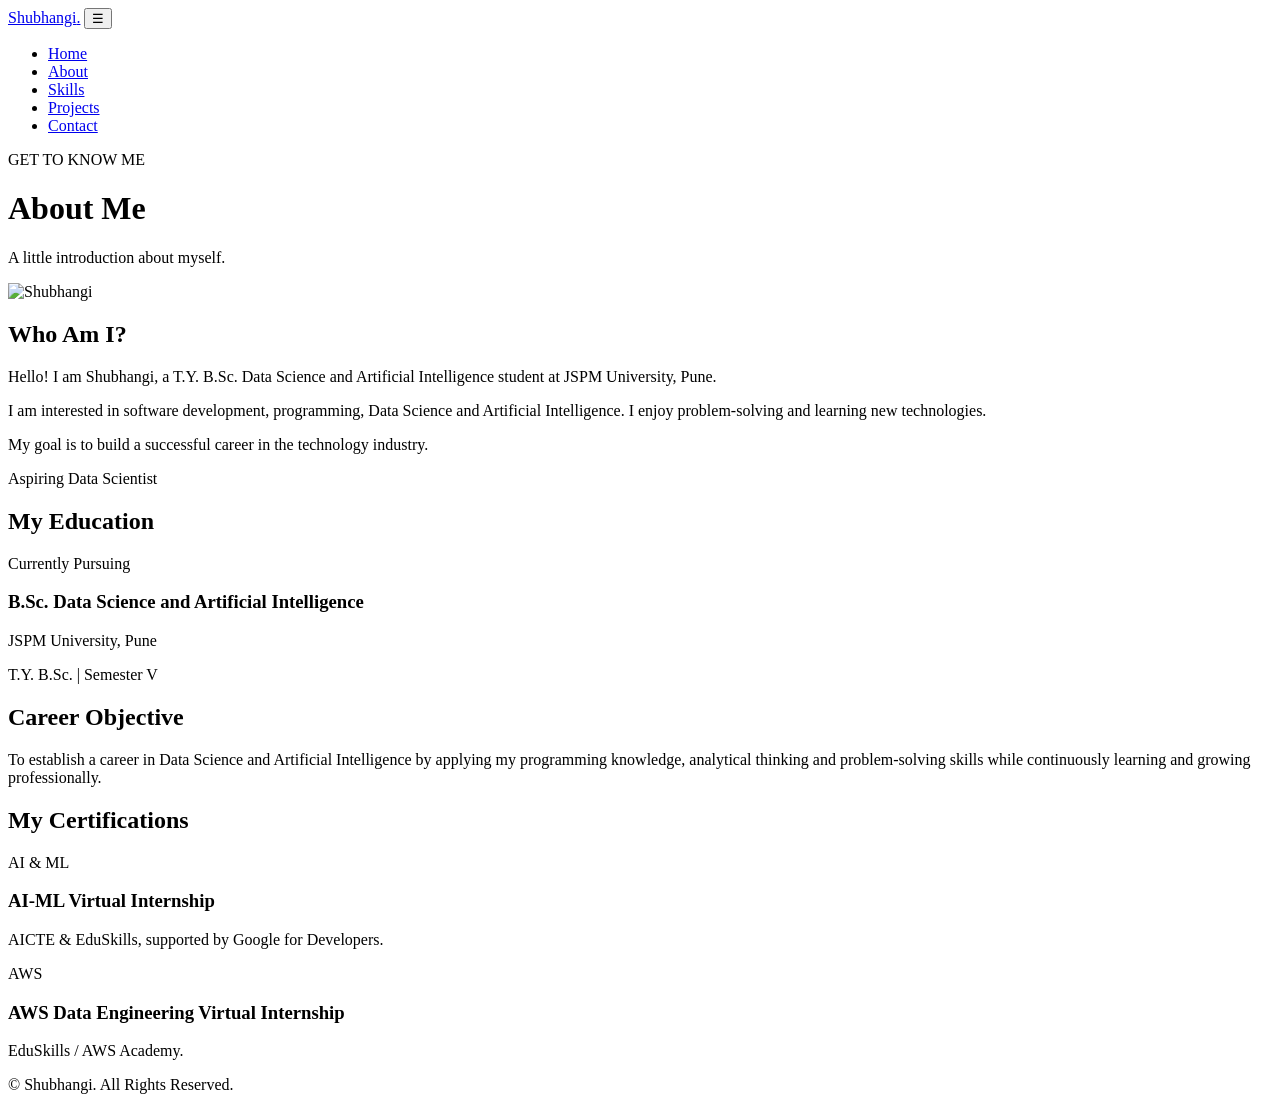
==== about.html @ ba324fb3 "Upload Portfolio Website" ====
<!DOCTYPE html>
<html lang="en">
<head>
    <meta charset="UTF-8">
    <meta name="viewport" content="width=device-width, initial-scale=1.0">
    <title>About Me | Shubhangi</title>
    <link rel="stylesheet" href="css/style.css">
    <script src="js/script.js" defer></script>
</head>
<body>

<header>
    <nav class="navbar">
        <a href="index.html" class="logo">Shubhangi<span>.</span></a>
        <button class="menu-toggle" id="menuToggle">☰</button>
        <ul class="nav-links" id="navLinks">
            <li><a href="index.html">Home</a></li>
            <li><a href="about.html" class="active">About</a></li>
            <li><a href="skills.html">Skills</a></li>
            <li><a href="projects.html">Projects</a></li>
            <li><a href="contact.html">Contact</a></li>
        </ul>
    </nav>
</header>

<main class="page-section">

    <div class="page-heading">
        <span class="badge">GET TO KNOW ME</span>
        <h1>About <span>Me</span></h1>
        <p>A little introduction about myself.</p>
    </div>

    <div class="about-layout">
        <div class="about-photo">
            <img src="images/image.jpeg" alt="Shubhangi">
        </div>

        <div class="about-box">
            <h2>Who Am I?</h2>
            <p>
                Hello! I am Shubhangi, a T.Y. B.Sc. Data Science
                and Artificial Intelligence student at JSPM
                University, Pune.
            </p>
            <p>
                I am interested in software development,
                programming, Data Science and Artificial
                Intelligence. I enjoy problem-solving and
                learning new technologies.
            </p>
            <p>
                My goal is to build a successful career in
                the technology industry.
            </p>
            <span class="badge">Aspiring Data Scientist</span>
        </div>
    </div>

    <section class="content-section">
        <h2 class="sub-heading">My <span>Education</span></h2>

        <div class="info-card">
            <span class="badge">Currently Pursuing</span>
            <h3>B.Sc. Data Science and Artificial Intelligence</h3>
            <p>JSPM University, Pune</p>
            <p>T.Y. B.Sc. | Semester V</p>
        </div>
    </section>

    <section class="content-section">
        <h2 class="sub-heading">Career <span>Objective</span></h2>

        <div class="info-card">
            <p>
                To establish a career in Data Science and
                Artificial Intelligence by applying my
                programming knowledge, analytical thinking
                and problem-solving skills while continuously
                learning and growing professionally.
            </p>
        </div>
    </section>

    <section class="content-section">
        <h2 class="sub-heading">My <span>Certifications</span></h2>

        <div class="card-grid">
            <div class="info-card">
                <span class="badge">AI & ML</span>
                <h3>AI-ML Virtual Internship</h3>
                <p>AICTE & EduSkills, supported by Google for Developers.</p>
            </div>

            <div class="info-card">
                <span class="badge">AWS</span>
                <h3>AWS Data Engineering Virtual Internship</h3>
                <p>EduSkills / AWS Academy.</p>
            </div>
        </div>
    </section>

</main>

<footer>
    <p>© <span class="year"></span> Shubhangi. All Rights Reserved.</p>
</footer>

</body>
</html>
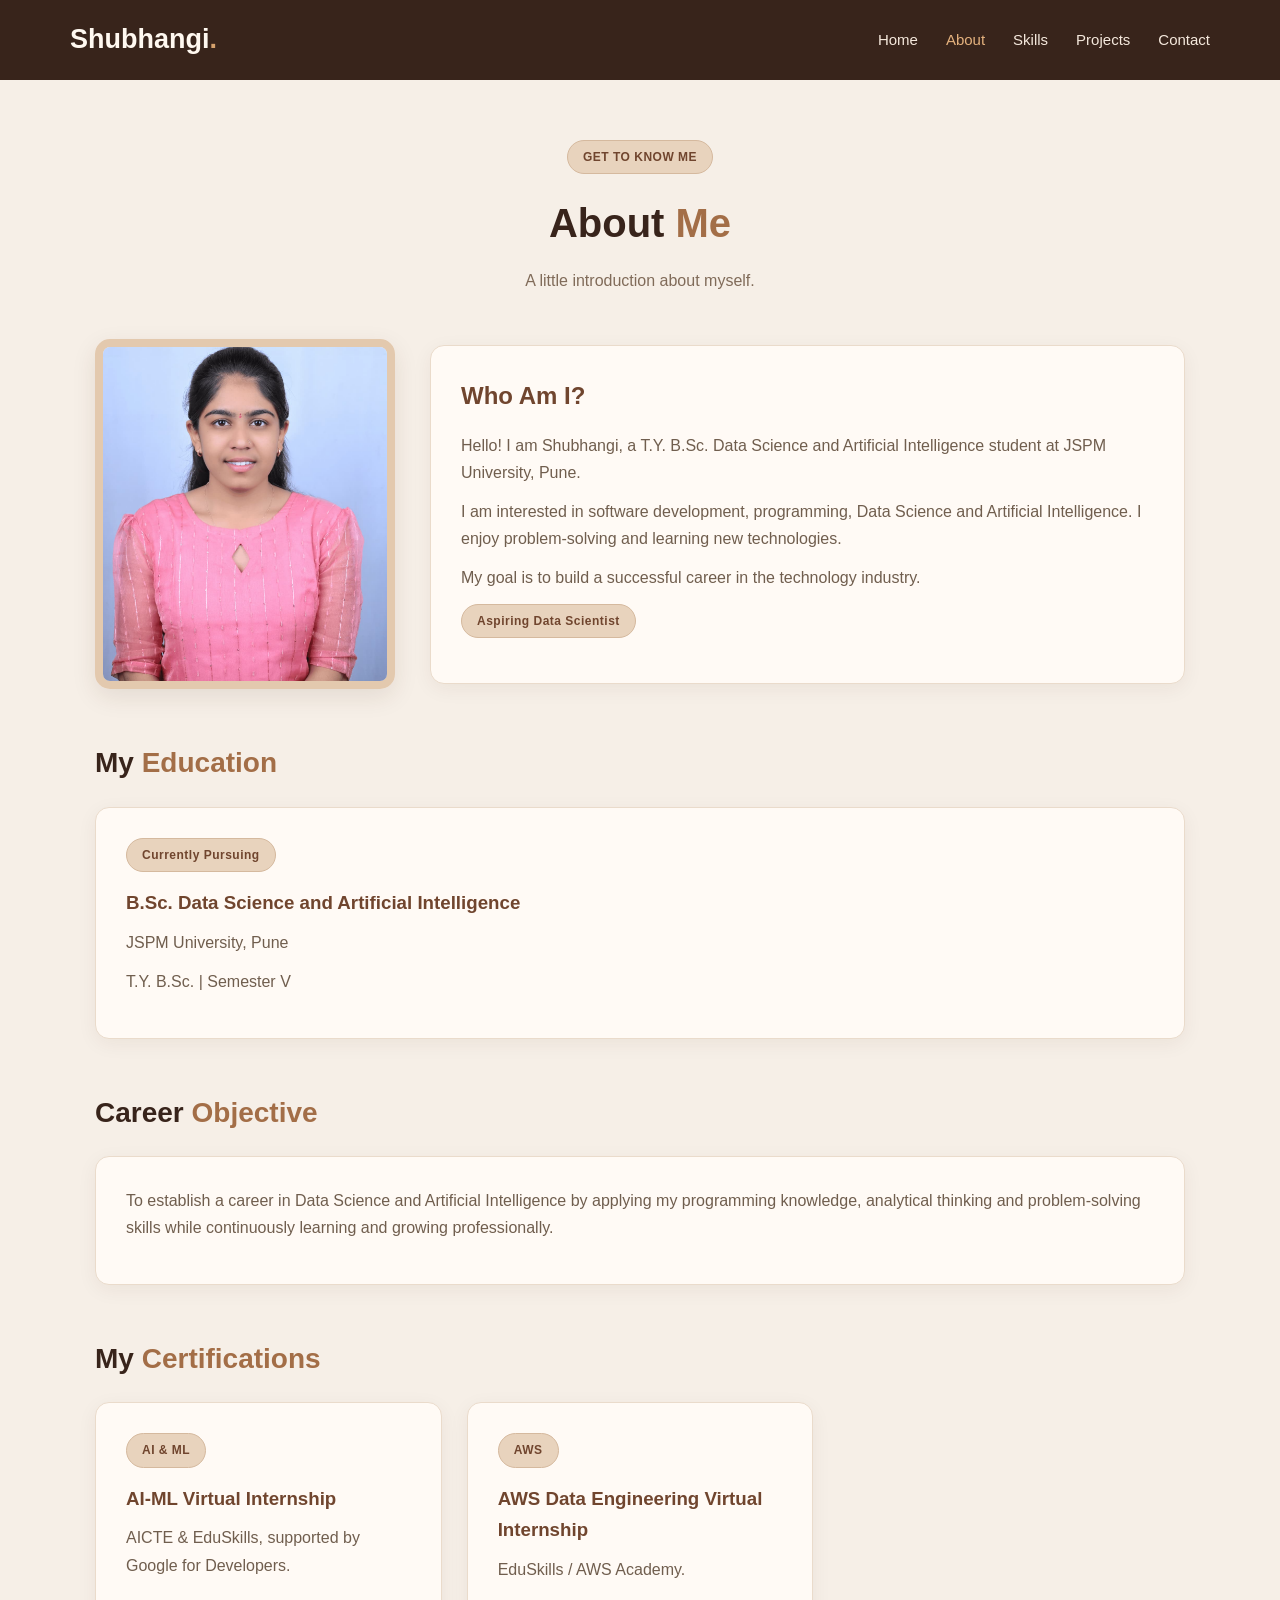
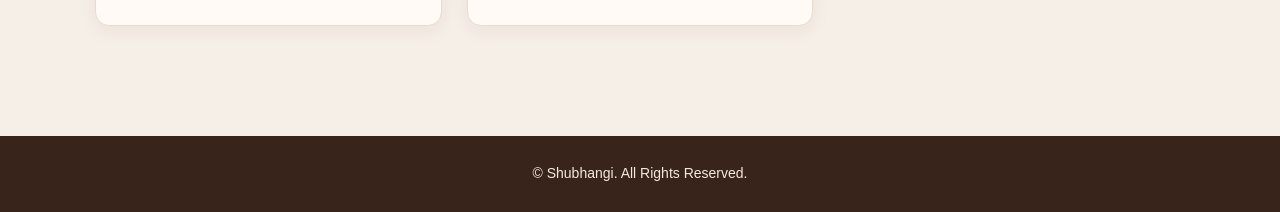
==== commit 24e52f51: "Upload portfolio website" ====
--- a/about.html
+++ b/about.html
@@ -1,110 +1,110 @@
-<!DOCTYPE html>
-<html lang="en">
-<head>
-    <meta charset="UTF-8">
-    <meta name="viewport" content="width=device-width, initial-scale=1.0">
-    <title>About Me | Shubhangi</title>
-    <link rel="stylesheet" href="css/style.css">
-    <script src="js/script.js" defer></script>
-</head>
-<body>
-
-<header>
-    <nav class="navbar">
-        <a href="index.html" class="logo">Shubhangi<span>.</span></a>
-        <button class="menu-toggle" id="menuToggle">☰</button>
-        <ul class="nav-links" id="navLinks">
-            <li><a href="index.html">Home</a></li>
-            <li><a href="about.html" class="active">About</a></li>
-            <li><a href="skills.html">Skills</a></li>
-            <li><a href="projects.html">Projects</a></li>
-            <li><a href="contact.html">Contact</a></li>
-        </ul>
-    </nav>
-</header>
-
-<main class="page-section">
-
-    <div class="page-heading">
-        <span class="badge">GET TO KNOW ME</span>
-        <h1>About <span>Me</span></h1>
-        <p>A little introduction about myself.</p>
-    </div>
-
-    <div class="about-layout">
-        <div class="about-photo">
-            <img src="images/image.jpeg" alt="Shubhangi">
-        </div>
-
-        <div class="about-box">
-            <h2>Who Am I?</h2>
-            <p>
-                Hello! I am Shubhangi, a T.Y. B.Sc. Data Science
-                and Artificial Intelligence student at JSPM
-                University, Pune.
-            </p>
-            <p>
-                I am interested in software development,
-                programming, Data Science and Artificial
-                Intelligence. I enjoy problem-solving and
-                learning new technologies.
-            </p>
-            <p>
-                My goal is to build a successful career in
-                the technology industry.
-            </p>
-            <span class="badge">Aspiring Data Scientist</span>
-        </div>
-    </div>
-
-    <section class="content-section">
-        <h2 class="sub-heading">My <span>Education</span></h2>
-
-        <div class="info-card">
-            <span class="badge">Currently Pursuing</span>
-            <h3>B.Sc. Data Science and Artificial Intelligence</h3>
-            <p>JSPM University, Pune</p>
-            <p>T.Y. B.Sc. | Semester V</p>
-        </div>
-    </section>
-
-    <section class="content-section">
-        <h2 class="sub-heading">Career <span>Objective</span></h2>
-
-        <div class="info-card">
-            <p>
-                To establish a career in Data Science and
-                Artificial Intelligence by applying my
-                programming knowledge, analytical thinking
-                and problem-solving skills while continuously
-                learning and growing professionally.
-            </p>
-        </div>
-    </section>
-
-    <section class="content-section">
-        <h2 class="sub-heading">My <span>Certifications</span></h2>
-
-        <div class="card-grid">
-            <div class="info-card">
-                <span class="badge">AI & ML</span>
-                <h3>AI-ML Virtual Internship</h3>
-                <p>AICTE & EduSkills, supported by Google for Developers.</p>
-            </div>
-
-            <div class="info-card">
-                <span class="badge">AWS</span>
-                <h3>AWS Data Engineering Virtual Internship</h3>
-                <p>EduSkills / AWS Academy.</p>
-            </div>
-        </div>
-    </section>
-
-</main>
-
-<footer>
-    <p>© <span class="year"></span> Shubhangi. All Rights Reserved.</p>
-</footer>
-
-</body>
+<!DOCTYPE html>
+<html lang="en">
+<head>
+    <meta charset="UTF-8">
+    <meta name="viewport" content="width=device-width, initial-scale=1.0">
+    <title>About Me | Shubhangi</title>
+    <link rel="stylesheet" href="css/style.css">
+    <script src="js/script.js" defer></script>
+</head>
+<body>
+
+<header>
+    <nav class="navbar">
+        <a href="index.html" class="logo">Shubhangi<span>.</span></a>
+        <button class="menu-toggle" id="menuToggle">☰</button>
+        <ul class="nav-links" id="navLinks">
+            <li><a href="index.html">Home</a></li>
+            <li><a href="about.html" class="active">About</a></li>
+            <li><a href="skills.html">Skills</a></li>
+            <li><a href="projects.html">Projects</a></li>
+            <li><a href="contact.html">Contact</a></li>
+        </ul>
+    </nav>
+</header>
+
+<main class="page-section">
+
+    <div class="page-heading">
+        <span class="badge">GET TO KNOW ME</span>
+        <h1>About <span>Me</span></h1>
+        <p>A little introduction about myself.</p>
+    </div>
+
+    <div class="about-layout">
+        <div class="about-photo">
+            <img src="images/image.jpeg" alt="Shubhangi">
+        </div>
+
+        <div class="about-box">
+            <h2>Who Am I?</h2>
+            <p>
+                Hello! I am Shubhangi, a T.Y. B.Sc. Data Science
+                and Artificial Intelligence student at JSPM
+                University, Pune.
+            </p>
+            <p>
+                I am interested in software development,
+                programming, Data Science and Artificial
+                Intelligence. I enjoy problem-solving and
+                learning new technologies.
+            </p>
+            <p>
+                My goal is to build a successful career in
+                the technology industry.
+            </p>
+            <span class="badge">Aspiring Data Scientist</span>
+        </div>
+    </div>
+
+    <section class="content-section">
+        <h2 class="sub-heading">My <span>Education</span></h2>
+
+        <div class="info-card">
+            <span class="badge">Currently Pursuing</span>
+            <h3>B.Sc. Data Science and Artificial Intelligence</h3>
+            <p>JSPM University, Pune</p>
+            <p>T.Y. B.Sc. | Semester V</p>
+        </div>
+    </section>
+
+    <section class="content-section">
+        <h2 class="sub-heading">Career <span>Objective</span></h2>
+
+        <div class="info-card">
+            <p>
+                To establish a career in Data Science and
+                Artificial Intelligence by applying my
+                programming knowledge, analytical thinking
+                and problem-solving skills while continuously
+                learning and growing professionally.
+            </p>
+        </div>
+    </section>
+
+    <section class="content-section">
+        <h2 class="sub-heading">My <span>Certifications</span></h2>
+
+        <div class="card-grid">
+            <div class="info-card">
+                <span class="badge">AI & ML</span>
+                <h3>AI-ML Virtual Internship</h3>
+                <p>AICTE & EduSkills, supported by Google for Developers.</p>
+            </div>
+
+            <div class="info-card">
+                <span class="badge">AWS</span>
+                <h3>AWS Data Engineering Virtual Internship</h3>
+                <p>EduSkills / AWS Academy.</p>
+            </div>
+        </div>
+    </section>
+
+</main>
+
+<footer>
+    <p>© <span class="year"></span> Shubhangi. All Rights Reserved.</p>
+</footer>
+
+</body>
 </html>
--- a/css/style.css
+++ b/css/style.css
@@ -0,0 +1,659 @@
+
+/* ===================================
+   SHUBHANGI PORTFOLIO WEBSITE
+   BROWN & BEIGE PROFESSIONAL THEME
+=================================== */
+
+* {
+    margin: 0;
+    padding: 0;
+    box-sizing: border-box;
+}
+
+html {
+    scroll-behavior: smooth;
+    overflow-x: hidden;
+    overflow-y: auto;
+}
+
+body {
+    font-family: 'Segoe UI', Arial, sans-serif;
+    background: #f6efe7;
+    color: #39291f;
+    line-height: 1.7;
+    min-height: 100vh;
+    overflow-x: hidden;
+}
+
+main {
+    display: block;
+    min-height: 75vh;
+}
+
+/* NAVBAR */
+
+header {
+    background: #38241b;
+    position: sticky;
+    top: 0;
+    z-index: 1000;
+    width: 100%;
+}
+
+.navbar {
+    max-width: 1200px;
+    margin: auto;
+    padding: 17px 30px;
+    display: flex;
+    justify-content: space-between;
+    align-items: center;
+}
+
+.logo {
+    font-size: 27px;
+    font-weight: bold;
+    color: #fff8f0;
+    text-decoration: none;
+}
+
+.logo span {
+    color: #d5a16c;
+}
+
+.nav-links {
+    list-style: none;
+    display: flex;
+    gap: 28px;
+}
+
+.nav-links a {
+    color: #f5e9dd;
+    text-decoration: none;
+    font-size: 15px;
+    font-weight: 500;
+    transition: 0.3s;
+}
+
+.nav-links a:hover,
+.nav-links a.active {
+    color: #e5b27e;
+}
+
+.menu-toggle {
+    display: none;
+    background: none;
+    border: none;
+    color: white;
+    font-size: 27px;
+    cursor: pointer;
+}
+
+/* BADGES */
+
+.badge {
+    display: inline-block;
+    background: #e8d3bd;
+    color: #70452e;
+    border: 1px solid #d5b99e;
+    padding: 6px 15px;
+    border-radius: 30px;
+    font-size: 12px;
+    font-weight: bold;
+    letter-spacing: 0.5px;
+    margin-bottom: 15px;
+}
+
+.small-badge {
+    display: inline-block;
+    background: #f0e3d5;
+    color: #69442d;
+    padding: 5px 12px;
+    border-radius: 20px;
+    font-size: 12px;
+    margin: 5px 4px 5px 0;
+}
+
+.status-badge {
+    display: inline-block;
+    margin-top: 20px;
+    padding: 6px 15px;
+    background: #e2e9d9;
+    color: #47623a;
+    border-radius: 20px;
+    font-size: 12px;
+    font-weight: bold;
+}
+
+.badge-container {
+    display: flex;
+    flex-wrap: wrap;
+    gap: 10px;
+    margin-top: 15px;
+}
+
+/* HOME HERO */
+
+.hero {
+    max-width: 1200px;
+    min-height: 570px;
+    margin: auto;
+    padding: 65px 40px;
+    display: flex;
+    align-items: center;
+    justify-content: space-between;
+    gap: 50px;
+}
+
+.hero-content {
+    max-width: 650px;
+}
+
+.hero h1 {
+    font-size: 48px;
+    line-height: 1.2;
+    color: #38241b;
+    margin-bottom: 15px;
+}
+
+.hero h1 span,
+.page-heading h1 span,
+.section-title span,
+.sub-heading span,
+.home-about h2 span {
+    color: #a36e47;
+}
+
+.hero h2 {
+    font-size: 24px;
+    color: #79583f;
+    margin-bottom: 18px;
+}
+
+.hero-content > p {
+    color: #6e5c4c;
+    font-size: 17px;
+    max-width: 600px;
+}
+
+.hero-buttons {
+    display: flex;
+    gap: 15px;
+    margin-top: 25px;
+    flex-wrap: wrap;
+}
+
+.hero-tags {
+    margin-top: 22px;
+}
+
+/* BUTTONS */
+
+.btn {
+    display: inline-block;
+    padding: 12px 25px;
+    background: #70452e;
+    color: white;
+    text-decoration: none;
+    border: 2px solid #70452e;
+    border-radius: 7px;
+    font-size: 14px;
+    font-weight: bold;
+    cursor: pointer;
+    transition: 0.3s;
+}
+
+.btn:hover {
+    background: #4b2d1e;
+    border-color: #4b2d1e;
+    transform: translateY(-3px);
+}
+
+.btn-outline {
+    background: transparent;
+    color: #70452e;
+}
+
+.btn-outline:hover {
+    color: white;
+}
+
+/* PROFILE IMAGE */
+
+.hero-image {
+    text-align: center;
+    flex-shrink: 0;
+}
+
+.photo-frame {
+    width: 290px;
+    height: 350px;
+    padding: 10px;
+    background: #dfc2a4;
+    border-radius: 145px 145px 25px 25px;
+    box-shadow: 0 12px 30px rgba(65, 40, 24, 0.15);
+    overflow: hidden;
+}
+
+.photo-frame img {
+    width: 100%;
+    height: 100%;
+    object-fit: cover;
+    object-position: center;
+    border-radius: 140px 140px 20px 20px;
+}
+
+.photo-caption {
+    display: inline-block;
+    margin-top: 15px;
+    color: #79583f;
+    font-weight: bold;
+}
+
+/* HIGHLIGHTS */
+
+.highlights {
+    max-width: 1100px;
+    margin: 20px auto 65px;
+    padding: 20px;
+    display: grid;
+    grid-template-columns: repeat(3, 1fr);
+    gap: 25px;
+}
+
+.highlight-card {
+    background: #fffaf5;
+    text-align: center;
+    padding: 30px;
+    border-radius: 15px;
+    border: 1px solid #eadbcb;
+    box-shadow: 0 5px 20px rgba(65, 40, 24, 0.07);
+    transition: 0.3s;
+}
+
+.highlight-card:hover {
+    transform: translateY(-7px);
+}
+
+.highlight-card h2 {
+    color: #895c3d;
+    font-size: 27px;
+}
+
+.highlight-card p {
+    color: #806b59;
+}
+
+/* HOME ABOUT */
+
+.home-about {
+    max-width: 850px;
+    margin: 40px auto 70px;
+    padding: 40px;
+    text-align: center;
+    background: #fffaf5;
+    border-radius: 15px;
+    border: 1px solid #eadbcb;
+}
+
+.home-about h2 {
+    font-size: 32px;
+    margin-bottom: 15px;
+}
+
+.home-about p {
+    color: #705e4e;
+    margin-bottom: 15px;
+}
+
+.text-link {
+    color: #895c3d;
+    font-weight: bold;
+    text-decoration: none;
+}
+
+/* COMMON PAGE */
+
+.page-section {
+    max-width: 1150px;
+    margin: auto;
+    padding: 60px 30px 80px;
+    min-height: 75vh;
+}
+
+.page-heading {
+    text-align: center;
+    margin-bottom: 45px;
+}
+
+.page-heading h1 {
+    font-size: 40px;
+    color: #38241b;
+    margin-bottom: 10px;
+}
+
+.page-heading p {
+    color: #806b59;
+}
+
+.sub-heading {
+    font-size: 28px;
+    color: #38241b;
+    margin: 35px 0 20px;
+}
+
+/* ABOUT */
+
+.about-layout {
+    display: grid;
+    grid-template-columns: 300px 1fr;
+    gap: 35px;
+    align-items: center;
+}
+
+.about-photo {
+    height: 350px;
+    border-radius: 15px;
+    overflow: hidden;
+    border: 8px solid #e3c9ae;
+    box-shadow: 0 8px 25px rgba(65, 40, 24, 0.1);
+}
+
+.about-photo img {
+    width: 100%;
+    height: 100%;
+    object-fit: cover;
+}
+
+.about-box,
+.info-card {
+    background: #fffaf5;
+    padding: 30px;
+    border-radius: 14px;
+    border: 1px solid #eadbcb;
+    box-shadow: 0 5px 20px rgba(65, 40, 24, 0.06);
+}
+
+.about-box h2,
+.info-card h2 {
+    color: #70452e;
+    margin-bottom: 15px;
+}
+
+.about-box p,
+.info-card p {
+    color: #705e4e;
+    margin-bottom: 12px;
+}
+
+.info-card h3 {
+    color: #70452e;
+    margin-bottom: 10px;
+}
+
+.content-section {
+    margin-top: 50px;
+}
+
+/* SKILLS AND PROJECTS */
+
+.card-grid {
+    display: grid;
+    grid-template-columns: repeat(3, 1fr);
+    gap: 25px;
+}
+
+.info-card,
+.project-card {
+    transition: 0.3s;
+}
+
+.info-card:hover,
+.project-card:hover {
+    transform: translateY(-6px);
+    box-shadow: 0 12px 25px rgba(65, 40, 24, 0.12);
+}
+
+.project-card {
+    background: #fffaf5;
+    padding: 28px;
+    border-radius: 15px;
+    border: 1px solid #eadbcb;
+    box-shadow: 0 5px 20px rgba(65, 40, 24, 0.06);
+}
+
+.project-card h2 {
+    color: #70452e;
+    font-size: 21px;
+    margin-bottom: 12px;
+}
+
+.project-card p {
+    color: #705e4e;
+}
+
+.project-icon {
+    font-size: 42px;
+    margin-bottom: 15px;
+}
+
+/* CONTACT */
+
+.contact-container {
+    display: grid;
+    grid-template-columns: 1fr 1fr;
+    gap: 28px;
+    align-items: stretch;
+}
+
+.contact-card {
+    background: #fffaf5;
+    padding: 32px;
+    border-radius: 16px;
+    border: 1px solid #eadbcb;
+    box-shadow: 0 8px 25px rgba(65, 40, 24, 0.08);
+    min-width: 0;
+}
+
+.contact-card h2 {
+    color: #70452e;
+    margin-bottom: 18px;
+    font-size: 25px;
+}
+
+.contact-card > p {
+    color: #806b59;
+    margin-bottom: 20px;
+}
+
+.contact-detail {
+    display: flex;
+    align-items: flex-start;
+    gap: 14px;
+    margin: 22px 0;
+    padding-bottom: 14px;
+    border-bottom: 1px solid #eadbcb;
+}
+
+.contact-icon {
+    font-size: 22px;
+}
+
+.contact-detail strong {
+    color: #70452e;
+}
+
+.contact-detail p {
+    color: #705e4e;
+    overflow-wrap: anywhere;
+}
+
+.contact-detail a {
+    color: #95603b;
+    text-decoration: none;
+    overflow-wrap: anywhere;
+}
+
+.contact-detail a:hover {
+    color: #38241b;
+    text-decoration: underline;
+}
+
+/* CONTACT FORM */
+
+.contact-card form {
+    display: flex;
+    flex-direction: column;
+    gap: 10px;
+}
+
+.contact-card label {
+    color: #70452e;
+    font-weight: 600;
+    font-size: 14px;
+}
+
+.contact-card input,
+.contact-card textarea {
+    width: 100%;
+    padding: 14px;
+    border: 1px solid #d9c6b3;
+    border-radius: 8px;
+    background: #fffdf9;
+    color: #39291f;
+    font-family: inherit;
+    font-size: 15px;
+    outline: none;
+    resize: vertical;
+}
+
+.contact-card input:focus,
+.contact-card textarea:focus {
+    border-color: #95603b;
+    box-shadow: 0 0 6px rgba(149, 96, 59, 0.2);
+}
+
+.contact-card .btn {
+    align-self: flex-start;
+    margin-top: 10px;
+}
+
+/* FOOTER */
+
+footer {
+    background: #38241b;
+    color: #f5e9dd;
+    text-align: center;
+    padding: 22px;
+    margin-top: 30px;
+}
+
+footer p {
+    margin: 4px;
+    font-size: 14px;
+}
+
+/* MOBILE RESPONSIVE */
+
+@media (max-width: 850px) {
+
+    .navbar {
+        padding: 15px 20px;
+    }
+
+    .menu-toggle {
+        display: block;
+    }
+
+    .nav-links {
+        display: none;
+        position: absolute;
+        top: 65px;
+        left: 0;
+        width: 100%;
+        background: #38241b;
+        flex-direction: column;
+        text-align: center;
+        padding: 22px;
+        gap: 20px;
+    }
+
+    .nav-links.show {
+        display: flex;
+    }
+
+    .hero {
+        flex-direction: column-reverse;
+        text-align: center;
+        padding: 45px 20px;
+    }
+
+    .hero h1 {
+        font-size: 35px;
+    }
+
+    .hero-buttons {
+        justify-content: center;
+    }
+
+    .photo-frame {
+        width: 240px;
+        height: 290px;
+    }
+
+    .highlights,
+    .card-grid {
+        grid-template-columns: 1fr;
+    }
+
+    .about-layout {
+        grid-template-columns: 1fr;
+    }
+
+    .about-photo {
+        max-width: 280px;
+        width: 100%;
+        margin: auto;
+    }
+
+    .contact-container {
+        grid-template-columns: 1fr;
+    }
+
+    .contact-card {
+        padding: 22px;
+    }
+
+    .page-heading h1 {
+        font-size: 32px;
+    }
+
+    .home-about {
+        margin: 25px 15px 50px;
+        padding: 25px;
+    }
+}
+
+@media (max-width: 480px) {
+
+    .hero h1 {
+        font-size: 30px;
+    }
+
+    .hero h2 {
+        font-size: 20px;
+    }
+
+    .page-section {
+        padding: 40px 18px 60px;
+    }
+
+    .highlights {
+        padding: 15px;
+    }
+
+    .about-box,
+    .info-card,
+    .project-card {
+        padding: 22px;
+    }
+}
